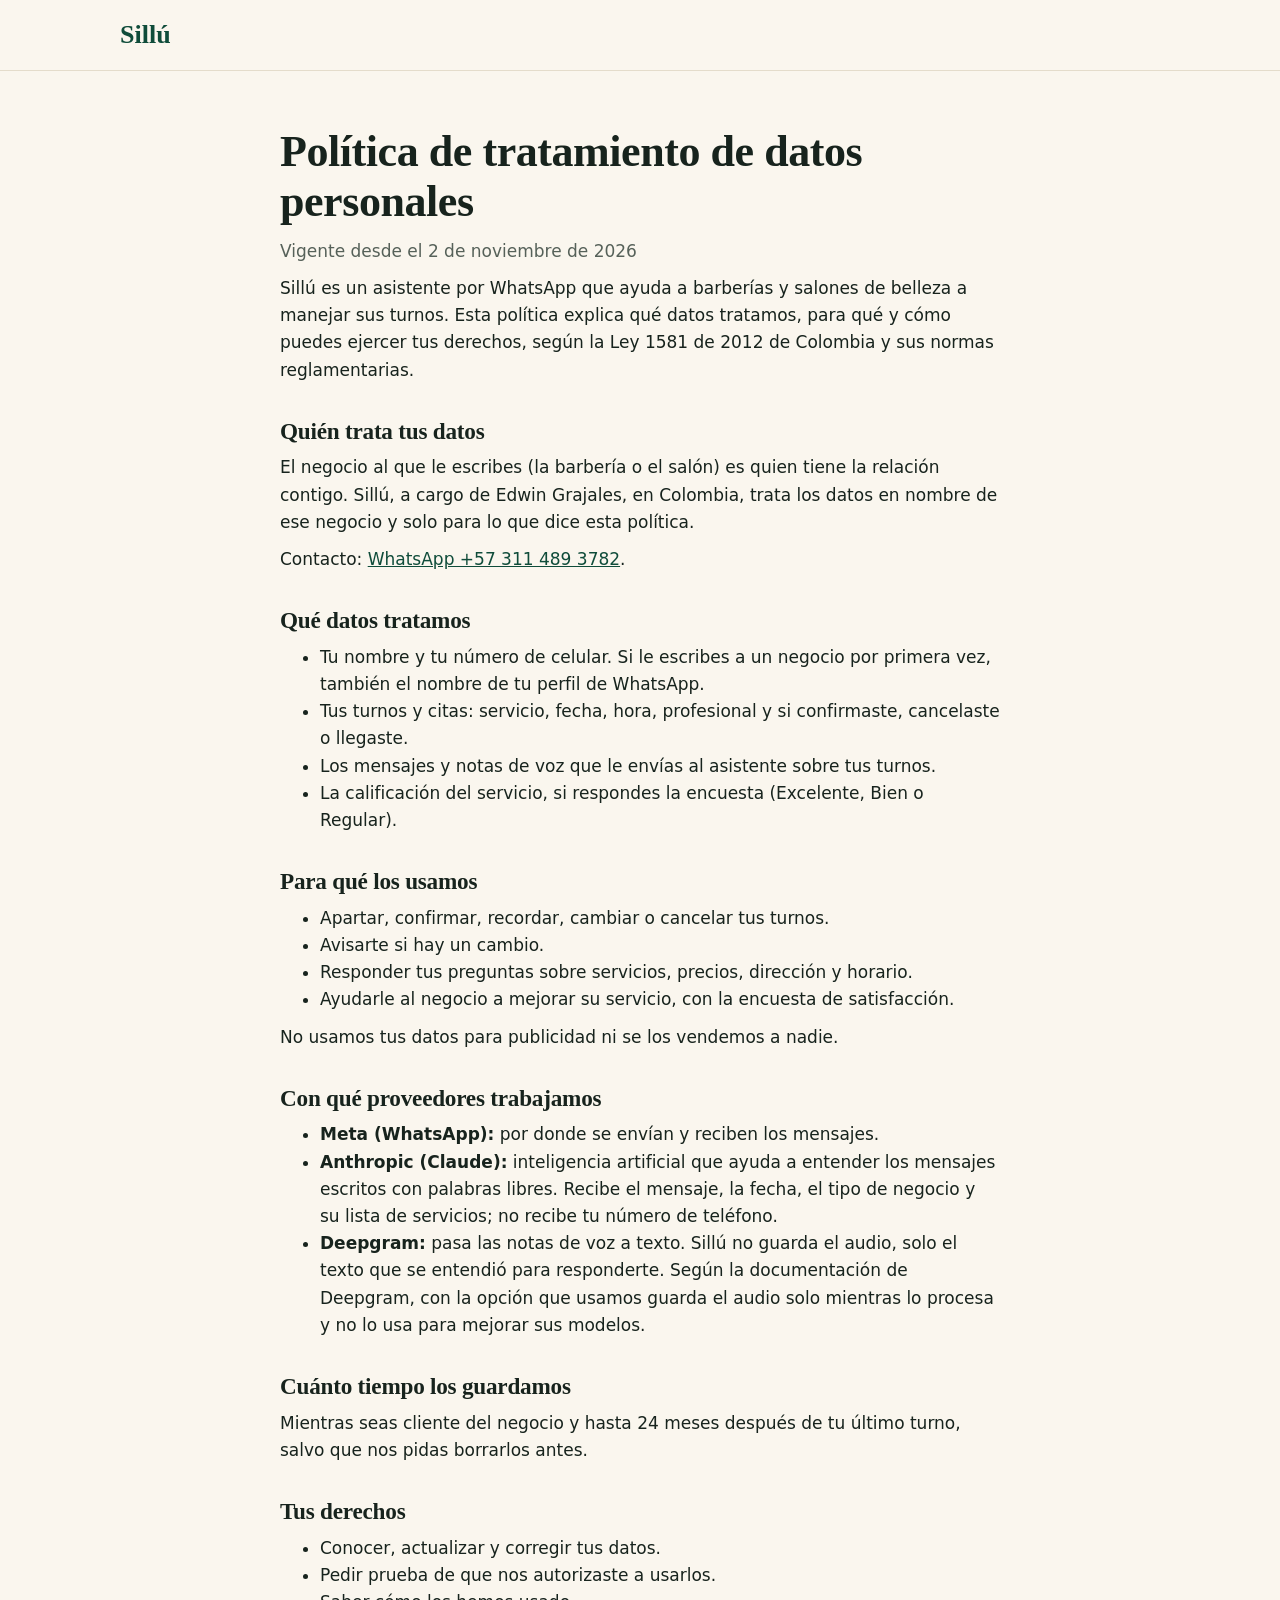
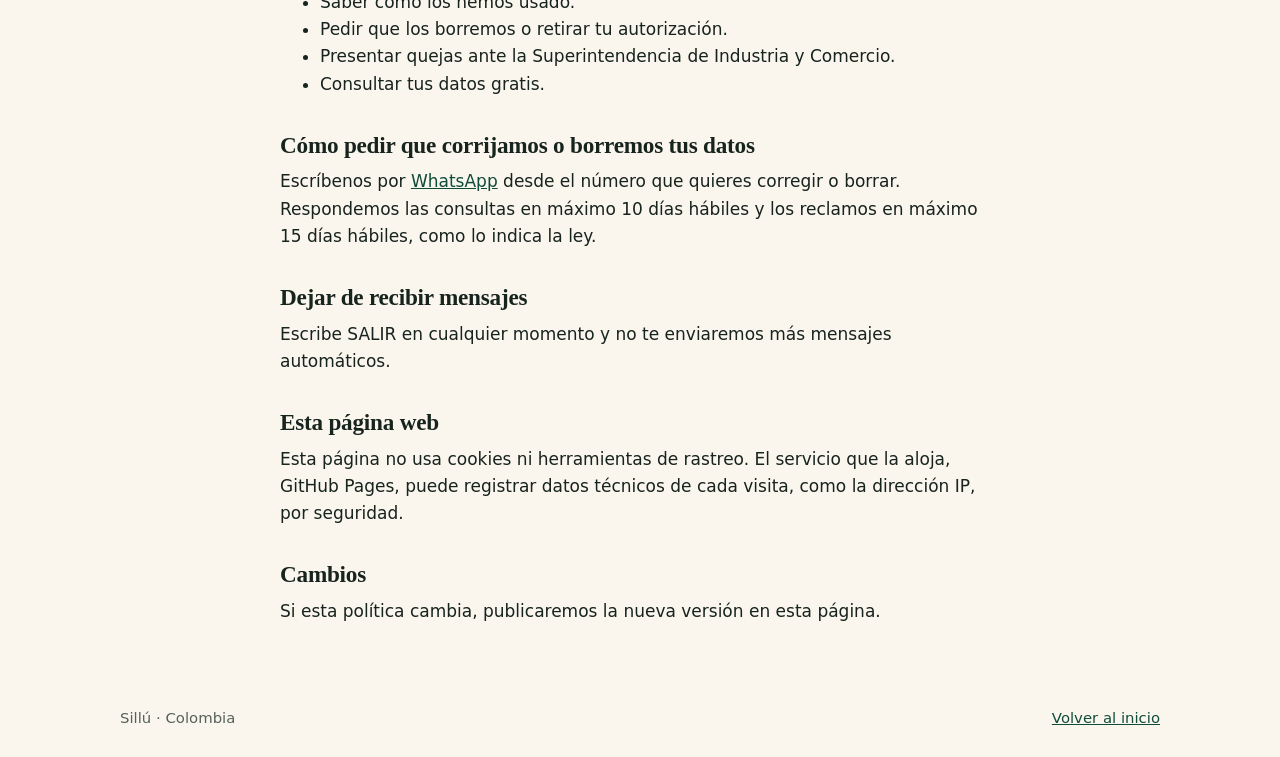
==== privacy.html @ ff0911bb "Página pública de Sillú y política de datos Co-Authored-By: Claude Opus 5.5 <noreply@anthropic.com>" ====
<!doctype html>
<html lang="es-CO">
<head>
  <meta charset="utf-8">
  <meta name="viewport" content="width=device-width, initial-scale=1">
  <title>Política de datos · Sillú</title>
  <meta name="description" content="Qué datos trata Sillú, para qué los usa y cómo pedir que los corrijan o los borren.">
  <link rel="icon" href="favicon.svg" type="image/svg+xml">
  <link rel="stylesheet" href="styles.css">
</head>
<!-- Texto base. Hay que revisarlo con un asesor antes de atender clientes reales: docs/10-legal-y-privacidad.md -->
<body>
  <header class="site-header">
    <div class="wrap">
      <a class="brand" href="./">Sillú</a>
    </div>
  </header>

  <main class="legal">
    <div class="wrap">
      <h1>Política de tratamiento de datos personales</h1>
      <p class="legal-date">Vigente desde el 2 de noviembre de 2026</p>

      <p>Sillú es un asistente por WhatsApp que ayuda a barberías y salones de belleza a manejar sus turnos. Esta política explica qué datos tratamos, para qué y cómo puedes ejercer tus derechos, según la Ley 1581 de 2012 de Colombia y sus normas reglamentarias.</p>

      <h2>Quién trata tus datos</h2>
      <p>El negocio al que le escribes (la barbería o el salón) es quien tiene la relación contigo. Sillú, a cargo de Edwin Grajales, en Colombia, trata los datos en nombre de ese negocio y solo para lo que dice esta política.</p>
      <p>Contacto: <a href="https://wa.me/573114893782">WhatsApp +57 311 489 3782</a>.</p>

      <h2>Qué datos tratamos</h2>
      <ul>
        <li>Tu nombre y tu número de celular. Si le escribes a un negocio por primera vez, también el nombre de tu perfil de WhatsApp.</li>
        <li>Tus turnos y citas: servicio, fecha, hora, profesional y si confirmaste, cancelaste o llegaste.</li>
        <li>Los mensajes y notas de voz que le envías al asistente sobre tus turnos.</li>
        <li>La calificación del servicio, si respondes la encuesta (Excelente, Bien o Regular).</li>
      </ul>

      <h2>Para qué los usamos</h2>
      <ul>
        <li>Apartar, confirmar, recordar, cambiar o cancelar tus turnos.</li>
        <li>Avisarte si hay un cambio.</li>
        <li>Responder tus preguntas sobre servicios, precios, dirección y horario.</li>
        <li>Ayudarle al negocio a mejorar su servicio, con la encuesta de satisfacción.</li>
      </ul>
      <p>No usamos tus datos para publicidad ni se los vendemos a nadie.</p>

      <h2>Con qué proveedores trabajamos</h2>
      <ul>
        <li><strong>Meta (WhatsApp):</strong> por donde se envían y reciben los mensajes.</li>
        <li><strong>Anthropic (Claude):</strong> inteligencia artificial que ayuda a entender los mensajes escritos con palabras libres. Recibe el mensaje, la fecha, el tipo de negocio y su lista de servicios; no recibe tu número de teléfono.</li>
        <li><strong>Deepgram:</strong> pasa las notas de voz a texto. Sillú no guarda el audio, solo el texto que se entendió para responderte. Según la documentación de Deepgram, con la opción que usamos guarda el audio solo mientras lo procesa y no lo usa para mejorar sus modelos.</li>
      </ul>

      <h2>Cuánto tiempo los guardamos</h2>
      <p>Mientras seas cliente del negocio y hasta 24 meses después de tu último turno, salvo que nos pidas borrarlos antes.</p>

      <h2>Tus derechos</h2>
      <ul>
        <li>Conocer, actualizar y corregir tus datos.</li>
        <li>Pedir prueba de que nos autorizaste a usarlos.</li>
        <li>Saber cómo los hemos usado.</li>
        <li>Pedir que los borremos o retirar tu autorización.</li>
        <li>Presentar quejas ante la Superintendencia de Industria y Comercio.</li>
        <li>Consultar tus datos gratis.</li>
      </ul>

      <h2>Cómo pedir que corrijamos o borremos tus datos</h2>
      <p>Escríbenos por <a href="https://wa.me/573114893782">WhatsApp</a> desde el número que quieres corregir o borrar. Respondemos las consultas en máximo 10 días hábiles y los reclamos en máximo 15 días hábiles, como lo indica la ley.</p>

      <h2>Dejar de recibir mensajes</h2>
      <p>Escribe SALIR en cualquier momento y no te enviaremos más mensajes automáticos.</p>

      <h2>Esta página web</h2>
      <p>Esta página no usa cookies ni herramientas de rastreo. El servicio que la aloja, GitHub Pages, puede registrar datos técnicos de cada visita, como la dirección IP, por seguridad.</p>

      <h2>Cambios</h2>
      <p>Si esta política cambia, publicaremos la nueva versión en esta página.</p>
    </div>
  </main>

  <footer class="site-footer">
    <div class="wrap">
      <span>Sillú · Colombia</span>
      <a href="./">Volver al inicio</a>
    </div>
  </footer>
</body>
</html>
---- styles.css ----
/* Página pública de Sillú (web/site). Sin fuentes ni servicios externos: carga rápido en cualquier celular y no rastrea a nadie. */

:root {
  color-scheme: light;
  --ink: #17231d;
  --muted: #566159;
  --paper: #faf6ee;
  --card: #fffdf8;
  --line: #e4dccb;
  --brand: #0f4c3a;
  --brand-dark: #0a3528;
  --accent: #e2a32d;
  --chat-bg: #efe7da;
  --chat-in: #ffffff;
  --chat-out: #d9f5c8;
  --chat-action: #0f7a5c;
  --radius: 16px;
  --display: "Iowan Old Style", "Palatino Linotype", Palatino, "Book Antiqua", Georgia, serif;
  --body: system-ui, -apple-system, "Segoe UI", Roboto, "Helvetica Neue", Arial, sans-serif;
}

* {
  box-sizing: border-box;
}

html {
  scroll-behavior: smooth;
}

body {
  margin: 0;
  background: var(--paper);
  color: var(--ink);
  font-family: var(--body);
  font-size: 1.0625rem;
  line-height: 1.6;
}

a {
  color: var(--brand);
}

h1,
h2,
h3 {
  font-family: var(--display);
  line-height: 1.15;
  margin: 0;
  letter-spacing: -0.01em;
}

h2 {
  font-size: clamp(1.75rem, 4.5vw, 2.5rem);
}

h3 {
  font-size: 1.25rem;
}

p {
  margin: 0;
}

.wrap {
  width: min(1080px, 100%);
  margin-inline: auto;
  padding-inline: 20px;
}

/* ---------- Encabezado ---------- */

.site-header {
  border-bottom: 1px solid var(--line);
}

.site-header .wrap {
  display: flex;
  align-items: center;
  justify-content: space-between;
  gap: 16px;
  padding-block: 14px;
}

.brand {
  font-family: var(--display);
  font-size: 1.625rem;
  font-weight: 700;
  color: var(--brand);
  text-decoration: none;
}

.site-nav {
  display: flex;
  align-items: center;
  gap: 20px;
  font-size: 0.975rem;
}

.site-nav a:not(.button) {
  color: var(--ink);
  text-decoration: none;
}

.site-nav a:not(.button):hover {
  text-decoration: underline;
}

.button {
  display: inline-block;
  padding: 13px 22px;
  border-radius: 999px;
  background: var(--brand);
  color: #fff;
  font-weight: 600;
  text-decoration: none;
  text-align: center;
  transition: background 0.15s ease;
}

.button:hover {
  background: var(--brand-dark);
}

.button:focus-visible,
a:focus-visible {
  outline: 3px solid var(--accent);
  outline-offset: 2px;
}

.button-small {
  padding: 8px 16px;
  font-size: 0.95rem;
}

/* ---------- Portada ---------- */

.hero {
  padding-block: clamp(36px, 7vw, 76px);
}

.hero .wrap {
  display: grid;
  gap: 40px;
  align-items: center;
}

.hero-kicker {
  font-weight: 600;
  color: var(--brand);
  margin-bottom: 14px;
}

.hero h1 {
  font-size: clamp(2.25rem, 6.4vw, 3.75rem);
}

.hero-lead {
  margin-top: 20px;
  font-size: 1.1875rem;
  color: var(--muted);
  max-width: 34em;
}

.hero-actions {
  margin-top: 28px;
  display: flex;
  flex-wrap: wrap;
  align-items: center;
  gap: 12px 18px;
}

/* ---------- Conversación de ejemplo ---------- */

.chat {
  width: min(390px, 100%);
  margin-inline: auto;
  border-radius: 26px;
  border: 7px solid var(--ink);
  background: var(--chat-bg);
  overflow: hidden;
  box-shadow: 0 18px 40px rgb(23 35 29 / 18%);
}

.chat-title {
  background: var(--brand);
  color: #fff;
  padding: 11px 16px;
  font-weight: 600;
  font-size: 0.95rem;
}

.chat-title small {
  display: block;
  font-weight: 400;
  opacity: 0.8;
  font-size: 0.78rem;
}

.chat-body {
  display: flex;
  flex-direction: column;
  gap: 8px;
  padding: 14px 12px 16px;
  font-size: 0.92rem;
  line-height: 1.4;
}

.bubble {
  max-width: 86%;
  padding: 8px 11px;
  border-radius: 12px;
  background: var(--chat-in);
  align-self: flex-start;
  box-shadow: 0 1px 1px rgb(23 35 29 / 10%);
}

.bubble.out {
  background: var(--chat-out);
  align-self: flex-end;
}

.bubble-actions {
  display: flex;
  flex-direction: column;
  gap: 1px;
  margin: 8px -11px -8px;
  border-top: 1px solid #ece6da;
}

.bubble-actions span {
  padding: 7px 11px;
  text-align: center;
  color: var(--chat-action);
  font-weight: 600;
  font-size: 0.88rem;
}

.bubble-actions span + span {
  border-top: 1px solid #ece6da;
}

.chat-time {
  align-self: center;
  background: rgb(255 255 255 / 75%);
  color: var(--muted);
  font-size: 0.75rem;
  border-radius: 8px;
  padding: 2px 10px;
}

.chat-note {
  text-align: center;
  color: var(--muted);
  font-size: 0.85rem;
  margin-top: 12px;
}

/* ---------- Secciones ---------- */

section {
  padding-block: clamp(40px, 7vw, 72px);
}

.section-alt {
  background: var(--card);
  border-block: 1px solid var(--line);
}

.section-lead {
  margin-top: 12px;
  color: var(--muted);
  max-width: 40em;
}

.two-sides {
  margin-top: 28px;
  display: grid;
  gap: 18px;
}

.side {
  padding: 22px;
  border-radius: var(--radius);
  background: var(--paper);
  border: 1px solid var(--line);
}

.side p {
  margin-top: 8px;
}

/* Pasos: una línea de tiempo, en el orden en que pasan */
.steps {
  list-style: none;
  counter-reset: step;
  margin: 30px 0 0;
  padding: 0;
  display: grid;
  gap: 22px;
}

.steps li {
  counter-increment: step;
  position: relative;
  padding-left: 56px;
}

.steps li::before {
  content: counter(step);
  position: absolute;
  left: 0;
  top: 0;
  width: 40px;
  height: 40px;
  border-radius: 50%;
  display: grid;
  place-items: center;
  background: var(--accent);
  color: var(--ink);
  font-family: var(--display);
  font-weight: 700;
  font-size: 1.15rem;
}

.steps p {
  margin-top: 4px;
  color: var(--muted);
}

/* Lo que escribe el profesional y lo que hace el asistente */
.commands {
  margin-top: 28px;
  display: grid;
  gap: 12px;
}

.command {
  display: grid;
  gap: 8px;
  padding: 14px 16px;
  background: var(--paper);
  border: 1px solid var(--line);
  border-radius: var(--radius);
}

.command q {
  quotes: none;
  justify-self: start;
  background: var(--chat-out);
  border-radius: 10px;
  padding: 5px 11px;
  font-weight: 600;
  font-size: 0.97rem;
}

.command span {
  color: var(--muted);
  font-size: 0.98rem;
}

.includes {
  margin: 26px 0 0;
  padding: 0;
  list-style: none;
  display: grid;
  gap: 18px;
}

.includes p {
  margin-top: 4px;
  color: var(--muted);
}

/* ---------- Precio ---------- */

.prices {
  margin-top: 28px;
  display: grid;
  gap: 18px;
}

.price {
  padding: 24px;
  background: var(--card);
  border: 1px solid var(--line);
  border-radius: var(--radius);
}

.price h3 {
  font-family: var(--body);
  font-size: 1rem;
  font-weight: 600;
  color: var(--muted);
  letter-spacing: 0;
}

.price-value {
  font-family: var(--display);
  font-size: 2.25rem;
  font-weight: 700;
  line-height: 1.2;
  margin-top: 6px;
}

.price p:last-child {
  margin-top: 8px;
  color: var(--muted);
}

.price-notes {
  margin: 22px 0 0;
  padding-left: 20px;
  color: var(--muted);
}

/* ---------- Preguntas ---------- */

.faq {
  margin-top: 24px;
  max-width: 46em;
}

.faq details {
  border-bottom: 1px solid var(--line);
  padding-block: 14px;
}

.faq summary {
  cursor: pointer;
  font-weight: 600;
}

.faq details p {
  margin-top: 8px;
  color: var(--muted);
}

/* ---------- Cierre y pie ---------- */

.closing {
  background: var(--brand);
  color: #fff;
  text-align: center;
}

.closing p {
  margin: 12px auto 0;
  max-width: 34em;
  opacity: 0.9;
}

.closing .button {
  margin-top: 24px;
  background: var(--accent);
  color: var(--ink);
}

.closing .button:hover {
  background: #eeb54a;
}

.site-footer {
  padding-block: 26px;
  font-size: 0.93rem;
  color: var(--muted);
}

.site-footer .wrap {
  display: flex;
  flex-wrap: wrap;
  justify-content: space-between;
  gap: 8px 24px;
}

/* ---------- Política de datos ---------- */

.legal {
  padding-block: clamp(32px, 6vw, 56px);
}

.legal .wrap {
  max-width: 760px;
}

.legal h1 {
  font-size: clamp(2rem, 5.5vw, 2.75rem);
}

.legal h2 {
  font-size: 1.45rem;
  margin-top: 34px;
}

.legal p,
.legal ul {
  margin: 10px 0 0;
}

.legal-date {
  color: var(--muted);
  margin-top: 10px;
}

/* ---------- Pantallas más grandes ---------- */

@media (min-width: 760px) {
  .two-sides,
  .prices {
    grid-template-columns: 1fr 1fr;
  }

  .commands,
  .includes {
    grid-template-columns: 1fr 1fr;
  }
}

@media (min-width: 920px) {
  .hero .wrap {
    grid-template-columns: 1.25fr 1fr;
    gap: 56px;
  }

  .steps {
    grid-template-columns: repeat(4, 1fr);
  }

  .steps li {
    padding-left: 0;
    padding-top: 54px;
  }
}

@media (max-width: 559px) {
  .site-nav a:not(.button) {
    display: none;
  }
}

@media (prefers-reduced-motion: reduce) {
  html {
    scroll-behavior: auto;
  }
}
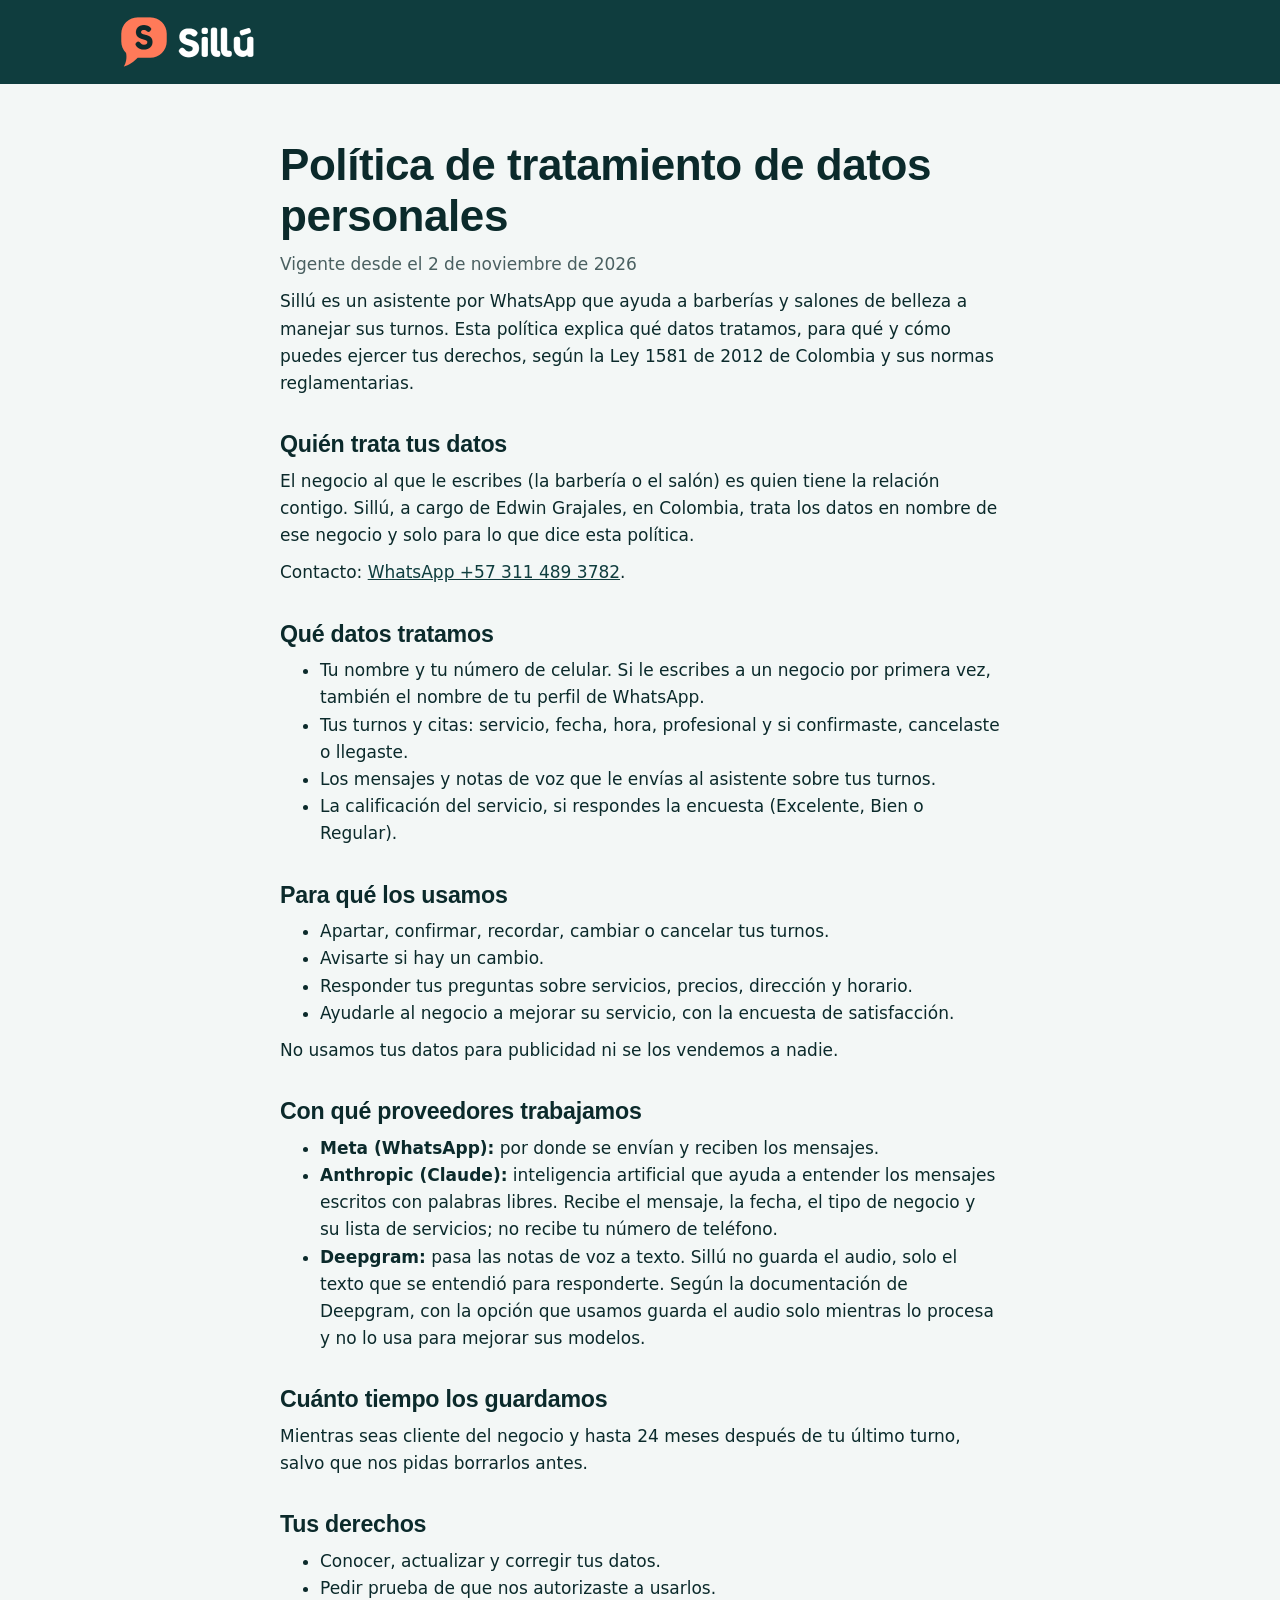
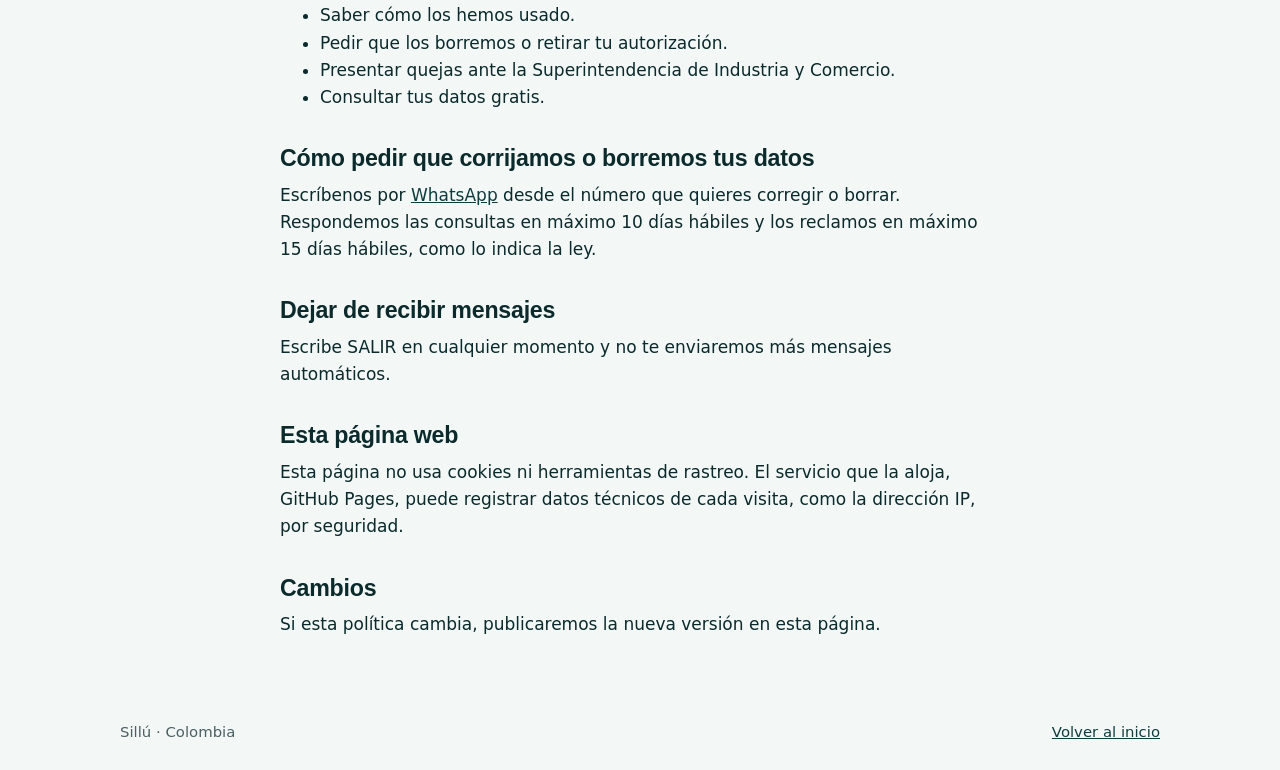
==== commit b7125bf7: "Logo y colores de la marca Sillú Co-Authored-By: Claude Opus 5.5 <noreply@anthropic.com>" ====
--- a/privacy.html
+++ b/privacy.html
@@ -5,14 +5,14 @@
   <meta name="viewport" content="width=device-width, initial-scale=1">
   <title>Política de datos · Sillú</title>
   <meta name="description" content="Qué datos trata Sillú, para qué los usa y cómo pedir que los corrijan o los borren.">
-  <link rel="icon" href="favicon.svg" type="image/svg+xml">
+  <link rel="icon" href="favicon.png" type="image/png">
   <link rel="stylesheet" href="styles.css">
 </head>
 <!-- Texto base. Hay que revisarlo con un asesor antes de atender clientes reales: docs/10-legal-y-privacidad.md -->
 <body>
   <header class="site-header">
     <div class="wrap">
-      <a class="brand" href="./">Sillú</a>
+      <a class="brand" href="./"><img src="logo.png" alt="Sillú" width="156" height="56"></a>
     </div>
   </header>
 
--- a/styles.css
+++ b/styles.css
@@ -2,20 +2,23 @@
 
 :root {
   color-scheme: light;
-  --ink: #17231d;
-  --muted: #566159;
-  --paper: #faf6ee;
-  --card: #fffdf8;
-  --line: #e4dccb;
-  --brand: #0f4c3a;
-  --brand-dark: #0a3528;
-  --accent: #e2a32d;
-  --chat-bg: #efe7da;
+  /* Los colores del logo y la página de Facebook (D36) */
+  --ink: #0b2a2b;
+  --muted: #4a6061;
+  --paper: #f3f7f6;
+  --card: #ffffff;
+  --line: #d5e3e0;
+  --brand: #0f3d3e;
+  --brand-dark: #0a2c2d;
+  --accent: #ff7a59;
+  --accent-light: #ff9a80;
+  --on-brand: #d6e8e5;
+  --chat-bg: #e4eeeb;
   --chat-in: #ffffff;
-  --chat-out: #d9f5c8;
-  --chat-action: #0f7a5c;
+  --chat-out: #ffe0d6;
+  --chat-action: #0f3d3e;
   --radius: 16px;
-  --display: "Iowan Old Style", "Palatino Linotype", Palatino, "Book Antiqua", Georgia, serif;
+  --display: ui-rounded, "SF Pro Rounded", "Segoe UI", Roboto, "Helvetica Neue", Arial, sans-serif;
   --body: system-ui, -apple-system, "Segoe UI", Roboto, "Helvetica Neue", Arial, sans-serif;
 }
 
@@ -70,7 +73,7 @@
 /* ---------- Encabezado ---------- */
 
 .site-header {
-  border-bottom: 1px solid var(--line);
+  background: var(--brand);
 }
 
 .site-header .wrap {
@@ -81,12 +84,9 @@
   padding-block: 14px;
 }
 
-.brand {
-  font-family: var(--display);
-  font-size: 1.625rem;
-  font-weight: 700;
-  color: var(--brand);
-  text-decoration: none;
+.brand,
+.brand img {
+  display: block;
 }
 
 .site-nav {
@@ -97,7 +97,7 @@
 }
 
 .site-nav a:not(.button) {
-  color: var(--ink);
+  color: #fff;
   text-decoration: none;
 }
 
@@ -109,8 +109,8 @@
   display: inline-block;
   padding: 13px 22px;
   border-radius: 999px;
-  background: var(--brand);
-  color: #fff;
+  background: var(--accent);
+  color: var(--ink);
   font-weight: 600;
   text-decoration: none;
   text-align: center;
@@ -118,13 +118,14 @@
 }
 
 .button:hover {
-  background: var(--brand-dark);
+  background: var(--accent-light);
 }
 
 .button:focus-visible,
 a:focus-visible {
   outline: 3px solid var(--accent);
   outline-offset: 2px;
+  box-shadow: 0 0 0 2px var(--ink);
 }
 
 .button-small {
@@ -136,6 +137,8 @@
 
 .hero {
   padding-block: clamp(36px, 7vw, 76px);
+  background: var(--brand);
+  color: #fff;
 }
 
 .hero .wrap {
@@ -146,7 +149,7 @@
 
 .hero-kicker {
   font-weight: 600;
-  color: var(--brand);
+  color: var(--accent-light);
   margin-bottom: 14px;
 }
 
@@ -157,7 +160,7 @@
 .hero-lead {
   margin-top: 20px;
   font-size: 1.1875rem;
-  color: var(--muted);
+  color: var(--on-brand);
   max-width: 34em;
 }
 
@@ -169,20 +172,25 @@
   gap: 12px 18px;
 }
 
+.hero-actions a:not(.button) {
+  color: #fff;
+}
+
 /* ---------- Conversación de ejemplo ---------- */
 
 .chat {
   width: min(390px, 100%);
   margin-inline: auto;
   border-radius: 26px;
-  border: 7px solid var(--ink);
+  border: 7px solid var(--brand-dark);
   background: var(--chat-bg);
+  color: var(--ink);
   overflow: hidden;
-  box-shadow: 0 18px 40px rgb(23 35 29 / 18%);
+  box-shadow: 0 18px 40px rgb(0 0 0 / 28%);
 }
 
 .chat-title {
-  background: var(--brand);
+  background: var(--brand-dark);
   color: #fff;
   padding: 11px 16px;
   font-weight: 600;
@@ -211,7 +219,7 @@
   border-radius: 12px;
   background: var(--chat-in);
   align-self: flex-start;
-  box-shadow: 0 1px 1px rgb(23 35 29 / 10%);
+  box-shadow: 0 1px 1px rgb(11 42 43 / 10%);
 }
 
 .bubble.out {
@@ -224,19 +232,19 @@
   flex-direction: column;
   gap: 1px;
   margin: 8px -11px -8px;
-  border-top: 1px solid #ece6da;
+  border-top: 1px solid #e0e9e6;
+  background: #e0e9e6;
+  border-radius: 0 0 12px 12px;
+  overflow: hidden;
 }
 
 .bubble-actions span {
   padding: 7px 11px;
+  background: var(--chat-in);
   text-align: center;
   color: var(--chat-action);
   font-weight: 600;
   font-size: 0.88rem;
-}
-
-.bubble-actions span + span {
-  border-top: 1px solid #ece6da;
 }
 
 .chat-time {
@@ -250,7 +258,7 @@
 
 .chat-note {
   text-align: center;
-  color: var(--muted);
+  color: var(--on-brand);
   font-size: 0.85rem;
   margin-top: 12px;
 }
@@ -430,7 +438,7 @@
   font-weight: 600;
 }
 
-.faq details p {
+.faq p {
   margin-top: 8px;
   color: var(--muted);
 }
@@ -446,17 +454,11 @@
 .closing p {
   margin: 12px auto 0;
   max-width: 34em;
-  opacity: 0.9;
+  color: var(--on-brand);
 }
 
 .closing .button {
   margin-top: 24px;
-  background: var(--accent);
-  color: var(--ink);
-}
-
-.closing .button:hover {
-  background: #eeb54a;
 }
 
 .site-footer {
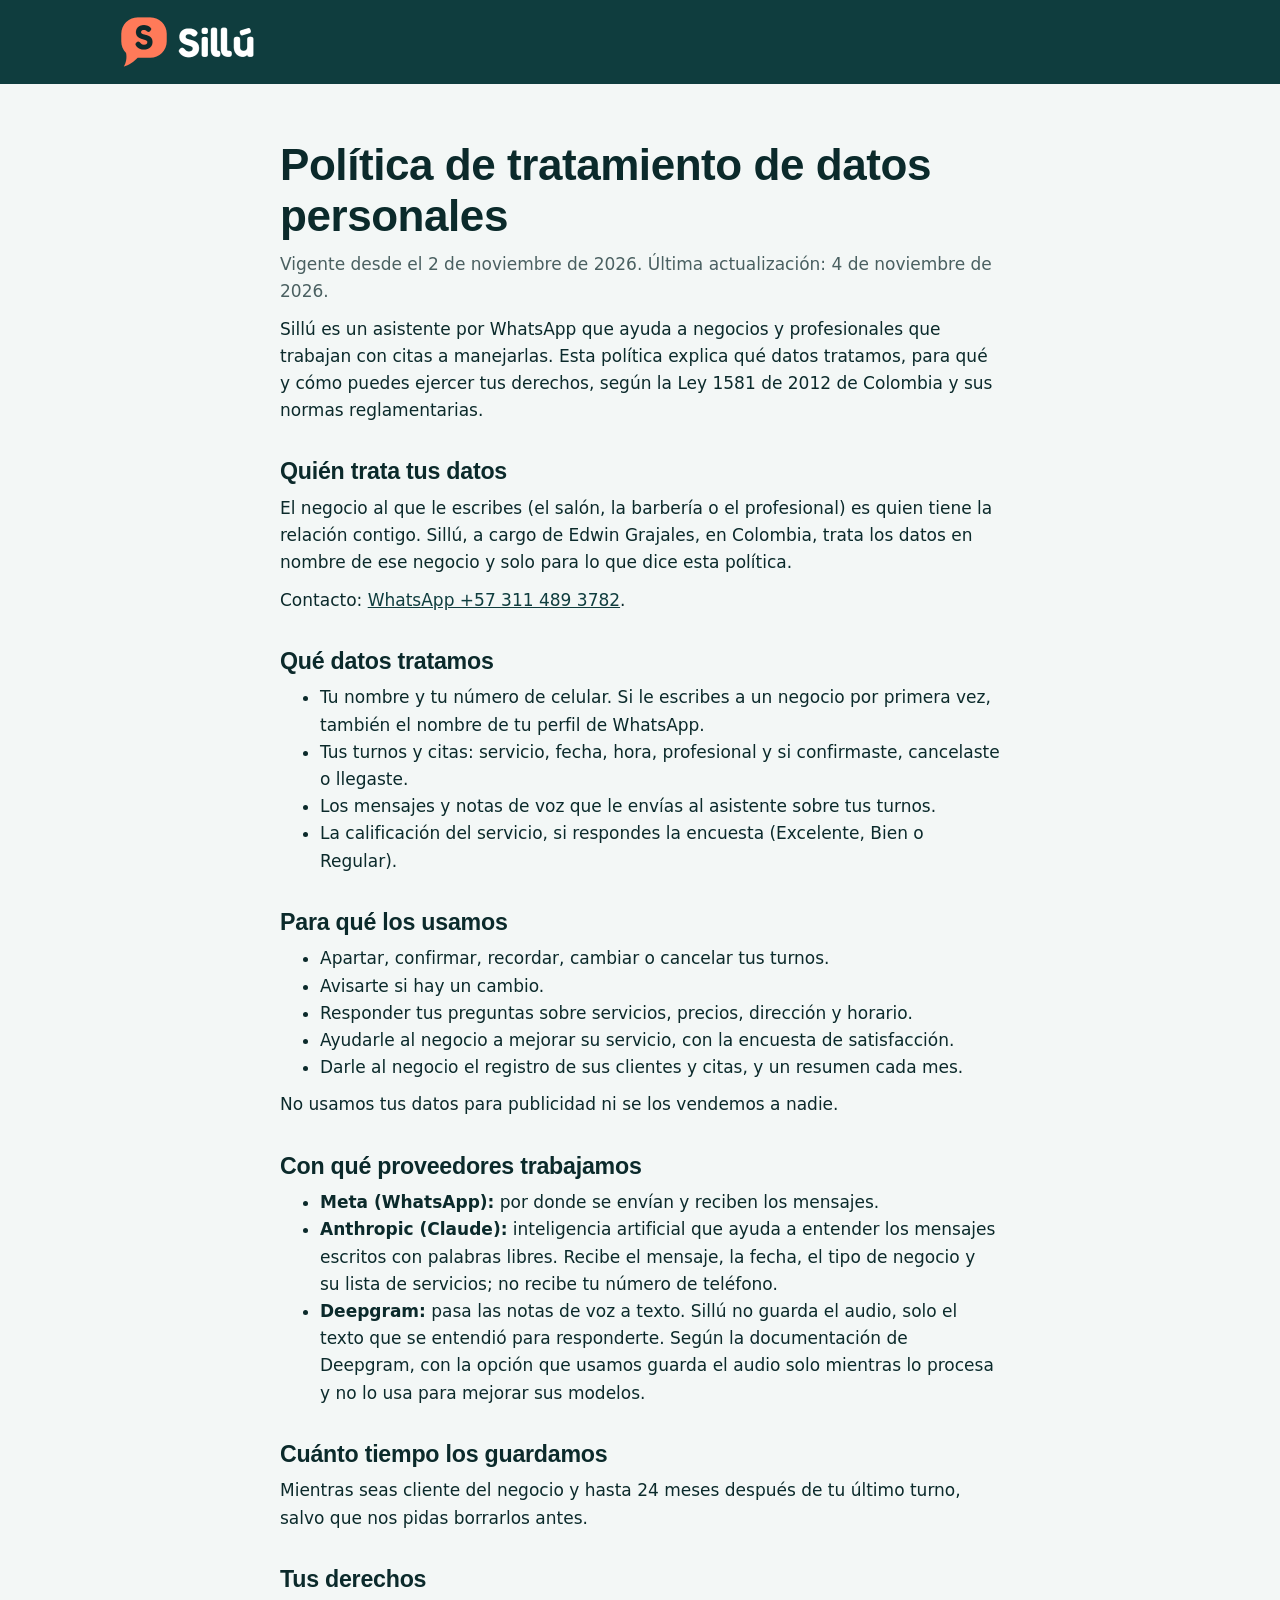
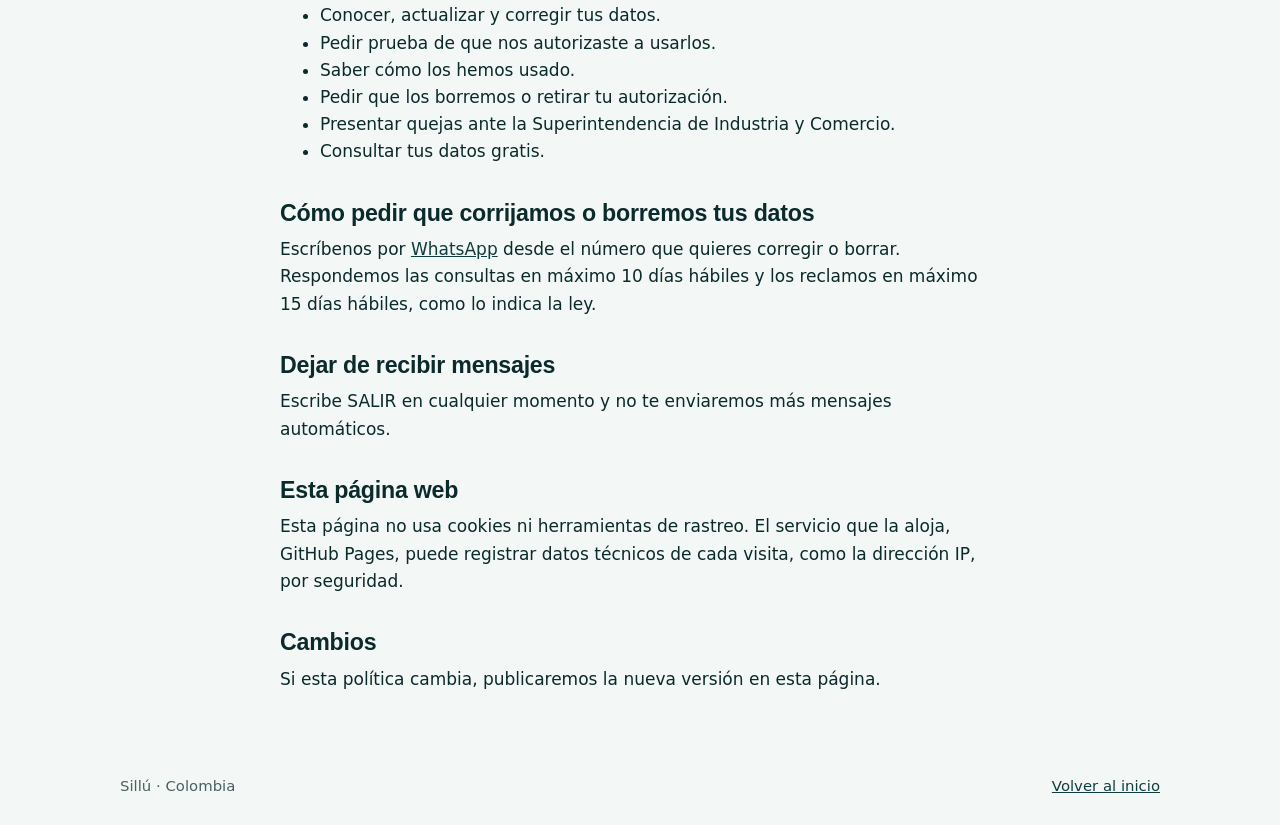
==== commit ff2792bb: "Página para negocios con citas: todo lo que recibe y regla de cierre Co-Authored-By: Claude Opus 5.5" ====
--- a/privacy.html
+++ b/privacy.html
@@ -19,12 +19,12 @@
   <main class="legal">
     <div class="wrap">
       <h1>Política de tratamiento de datos personales</h1>
-      <p class="legal-date">Vigente desde el 2 de noviembre de 2026</p>
+      <p class="legal-date">Vigente desde el 2 de noviembre de 2026. Última actualización: 4 de noviembre de 2026.</p>
 
-      <p>Sillú es un asistente por WhatsApp que ayuda a barberías y salones de belleza a manejar sus turnos. Esta política explica qué datos tratamos, para qué y cómo puedes ejercer tus derechos, según la Ley 1581 de 2012 de Colombia y sus normas reglamentarias.</p>
+      <p>Sillú es un asistente por WhatsApp que ayuda a negocios y profesionales que trabajan con citas a manejarlas. Esta política explica qué datos tratamos, para qué y cómo puedes ejercer tus derechos, según la Ley 1581 de 2012 de Colombia y sus normas reglamentarias.</p>
 
       <h2>Quién trata tus datos</h2>
-      <p>El negocio al que le escribes (la barbería o el salón) es quien tiene la relación contigo. Sillú, a cargo de Edwin Grajales, en Colombia, trata los datos en nombre de ese negocio y solo para lo que dice esta política.</p>
+      <p>El negocio al que le escribes (el salón, la barbería o el profesional) es quien tiene la relación contigo. Sillú, a cargo de Edwin Grajales, en Colombia, trata los datos en nombre de ese negocio y solo para lo que dice esta política.</p>
       <p>Contacto: <a href="https://wa.me/573114893782">WhatsApp +57 311 489 3782</a>.</p>
 
       <h2>Qué datos tratamos</h2>
@@ -41,6 +41,7 @@
         <li>Avisarte si hay un cambio.</li>
         <li>Responder tus preguntas sobre servicios, precios, dirección y horario.</li>
         <li>Ayudarle al negocio a mejorar su servicio, con la encuesta de satisfacción.</li>
+        <li>Darle al negocio el registro de sus clientes y citas, y un resumen cada mes.</li>
       </ul>
       <p>No usamos tus datos para publicidad ni se los vendemos a nadie.</p>
 
--- a/styles.css
+++ b/styles.css
@@ -280,21 +280,53 @@
   max-width: 40em;
 }
 
-.two-sides {
-  margin-top: 28px;
-  display: grid;
-  gap: 18px;
-}
-
-.side {
-  padding: 22px;
+/* Lo que le pasa hoy al negocio */
+.pains {
+  list-style: none;
+  margin: 28px 0 0;
+  padding: 0;
+  display: grid;
+  gap: 16px;
+}
+
+.pains li {
+  padding: 20px 22px;
   border-radius: var(--radius);
   background: var(--paper);
   border: 1px solid var(--line);
-}
-
-.side p {
-  margin-top: 8px;
+  font-size: 1.125rem;
+  line-height: 1.45;
+}
+
+.pains-close {
+  margin-top: 24px;
+  max-width: 34em;
+  font-family: var(--display);
+  font-size: 1.375rem;
+  font-weight: 700;
+  line-height: 1.3;
+}
+
+/* Tipos de negocio */
+.who {
+  list-style: none;
+  margin: 24px 0 0;
+  padding: 0;
+  display: flex;
+  flex-wrap: wrap;
+  gap: 10px;
+}
+
+.who li {
+  padding: 10px 18px;
+  border-radius: 999px;
+  background: var(--brand);
+  color: #fff;
+  font-weight: 600;
+}
+
+.who + .section-lead {
+  margin-top: 20px;
 }
 
 /* Pasos: una línea de tiempo, en el orden en que pasan */
@@ -366,17 +398,68 @@
   font-size: 0.98rem;
 }
 
-.includes {
-  margin: 26px 0 0;
+/* Todo lo que recibe el negocio */
+.offer {
+  margin-top: 28px;
+  display: grid;
+  gap: 18px;
+}
+
+.offer-group {
+  padding: 24px;
+  background: var(--paper);
+  border: 1px solid var(--line);
+  border-radius: var(--radius);
+}
+
+.offer-group ul {
+  list-style: none;
+  margin: 12px 0 0;
   padding: 0;
-  list-style: none;
-  display: grid;
-  gap: 18px;
-}
-
-.includes p {
-  margin-top: 4px;
-  color: var(--muted);
+  display: grid;
+  gap: 10px;
+}
+
+.offer-group li {
+  position: relative;
+  padding-left: 28px;
+  line-height: 1.45;
+}
+
+.offer-group li::before {
+  content: "✓";
+  position: absolute;
+  left: 0;
+  top: 0;
+  color: #b8401f;
+  font-weight: 700;
+}
+
+.offer-extra {
+  background: var(--brand);
+  border-color: var(--brand);
+  color: #fff;
+}
+
+.offer-extra li::before {
+  color: var(--accent-light);
+}
+
+.offer-tag {
+  display: inline-block;
+  margin-bottom: 10px;
+  padding: 3px 12px;
+  border-radius: 999px;
+  background: var(--accent);
+  color: var(--ink);
+  font-size: 0.875rem;
+  font-weight: 600;
+}
+
+.offer-note {
+  margin-top: 14px;
+  color: var(--on-brand);
+  font-size: 0.95rem;
 }
 
 /* ---------- Precio ---------- */
@@ -415,6 +498,17 @@
   color: var(--muted);
 }
 
+.price-math {
+  margin-top: 18px;
+  padding: 22px 24px;
+  border-radius: var(--radius);
+  background: var(--chat-out);
+}
+
+.price-math p {
+  margin-top: 6px;
+}
+
 .price-notes {
   margin: 22px 0 0;
   padding-left: 20px;
@@ -457,8 +551,18 @@
   color: var(--on-brand);
 }
 
+.closing h2 {
+  max-width: 22em;
+  margin-inline: auto;
+}
+
 .closing .button {
   margin-top: 24px;
+}
+
+.closing .closing-note {
+  margin-top: 14px;
+  font-size: 0.95rem;
 }
 
 .site-footer {
@@ -506,14 +610,15 @@
 /* ---------- Pantallas más grandes ---------- */
 
 @media (min-width: 760px) {
-  .two-sides,
-  .prices {
+  .pains,
+  .prices,
+  .commands,
+  .offer {
     grid-template-columns: 1fr 1fr;
   }
 
-  .commands,
-  .includes {
-    grid-template-columns: 1fr 1fr;
+  .offer-extra {
+    grid-column: 1 / -1;
   }
 }
 
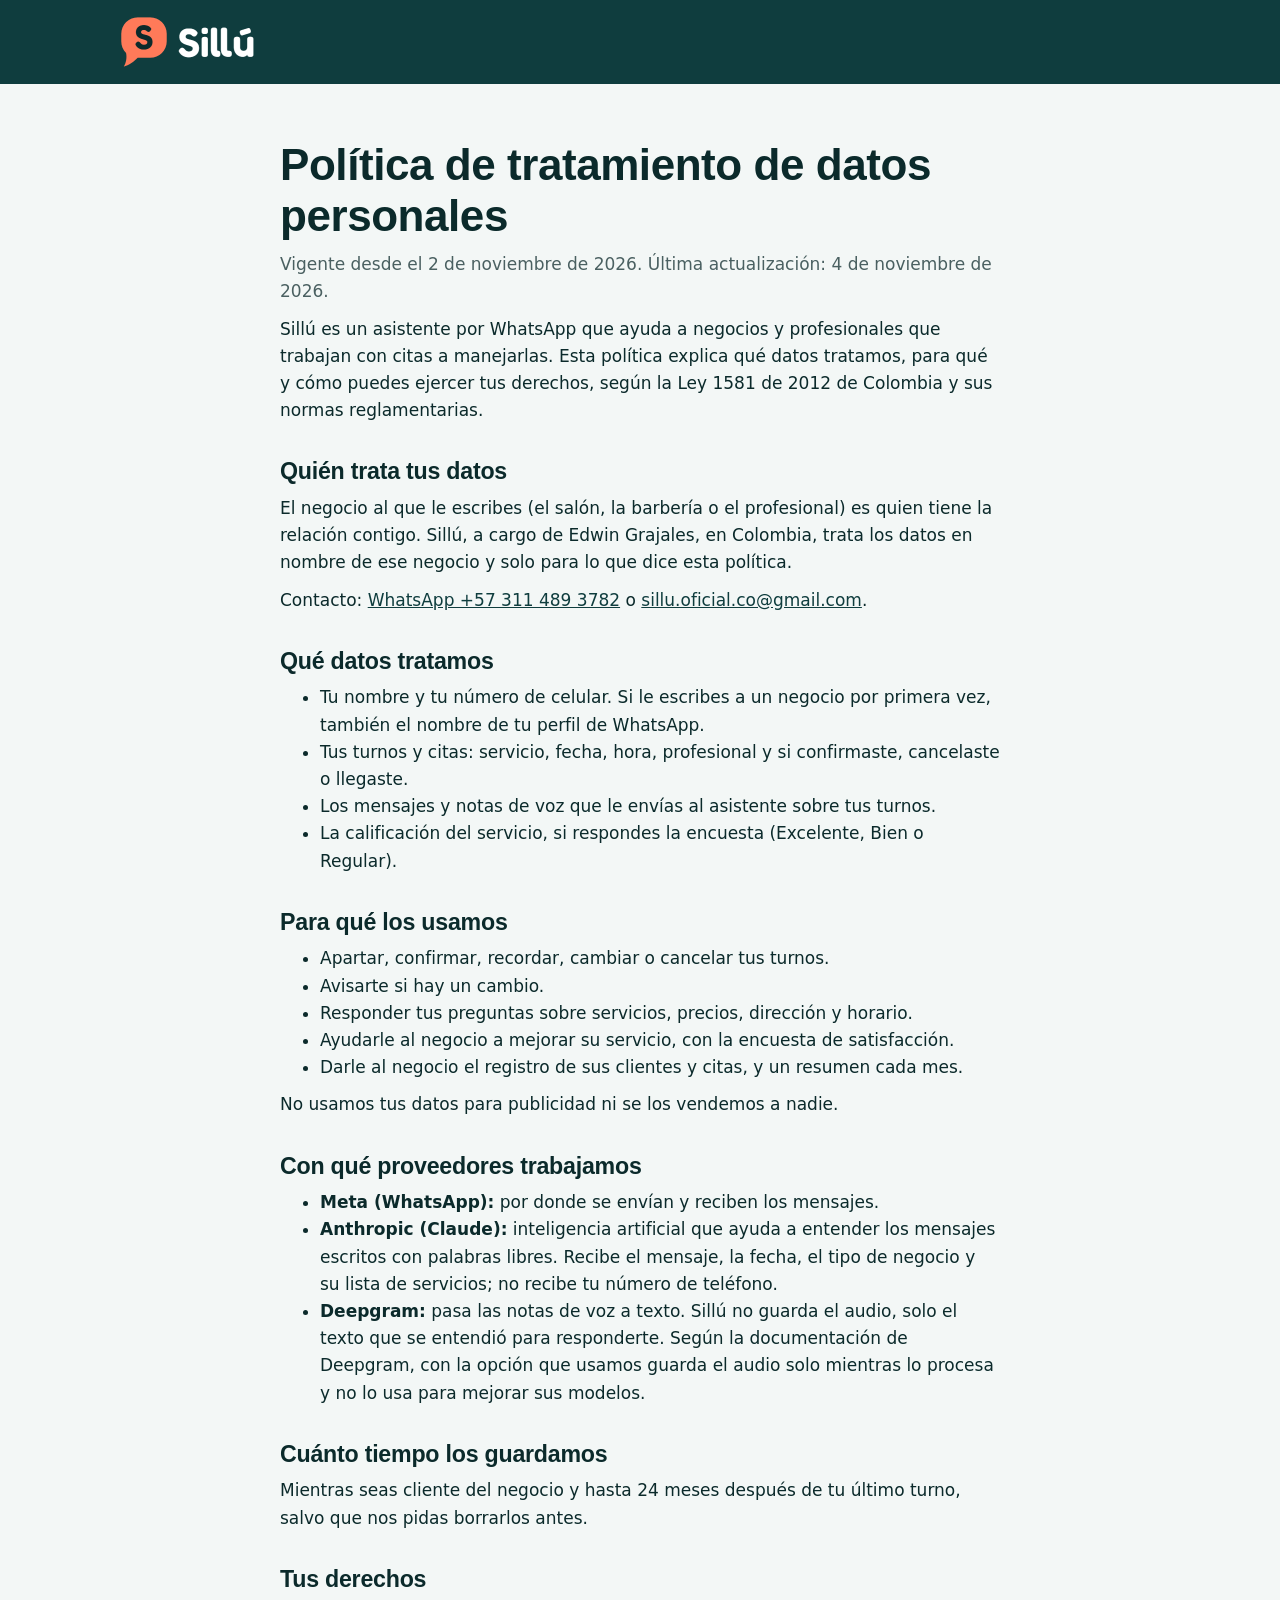
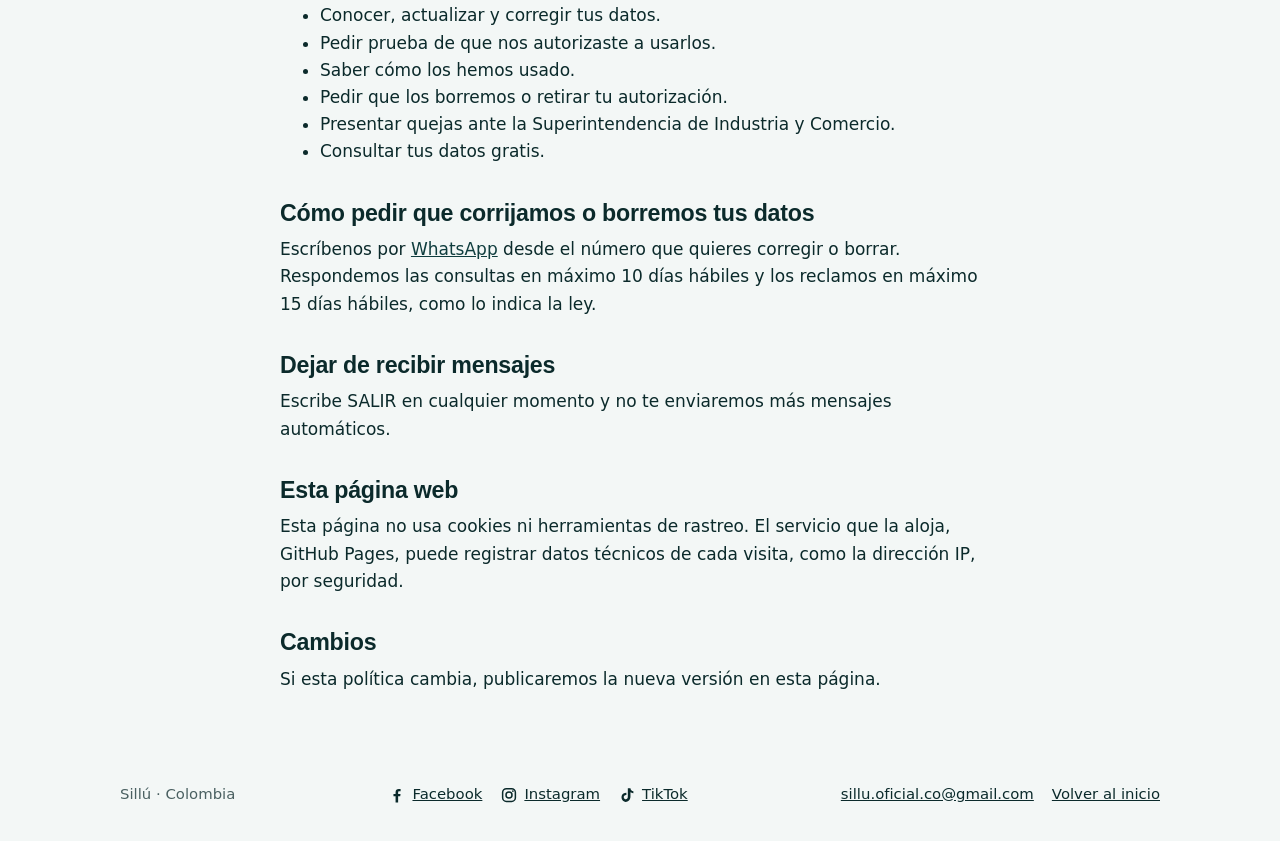
==== commit 722dfc6b: "Correo y redes sociales de Sillú en el pie de la página" ====
--- a/privacy.html
+++ b/privacy.html
@@ -25,7 +25,7 @@
 
       <h2>Quién trata tus datos</h2>
       <p>El negocio al que le escribes (el salón, la barbería o el profesional) es quien tiene la relación contigo. Sillú, a cargo de Edwin Grajales, en Colombia, trata los datos en nombre de ese negocio y solo para lo que dice esta política.</p>
-      <p>Contacto: <a href="https://wa.me/573114893782">WhatsApp +57 311 489 3782</a>.</p>
+      <p>Contacto: <a href="https://wa.me/573114893782">WhatsApp +57 311 489 3782</a> o <a href="mailto:sillu.oficial.co@gmail.com">sillu.oficial.co@gmail.com</a>.</p>
 
       <h2>Qué datos tratamos</h2>
       <ul>
@@ -82,7 +82,24 @@
   <footer class="site-footer">
     <div class="wrap">
       <span>Sillú · Colombia</span>
-      <a href="./">Volver al inicio</a>
+      <nav class="footer-social" aria-label="Redes sociales de Sillú">
+        <a href="https://www.facebook.com/sillu.co" target="_blank" rel="noopener">
+          <svg viewBox="0 0 24 24" aria-hidden="true"><path fill="currentColor" d="M13.5 22v-8.2h2.8l.4-3.2h-3.2V8.5c0-.9.3-1.6 1.6-1.6h1.7V4.1c-.3 0-1.3-.1-2.5-.1-2.5 0-4.2 1.5-4.2 4.3v2.3H7.3v3.2h2.8V22z"/></svg>
+          Facebook
+        </a>
+        <a href="https://www.instagram.com/sillu.oficial.co/" target="_blank" rel="noopener">
+          <svg viewBox="0 0 24 24" aria-hidden="true"><rect x="3.5" y="3.5" width="17" height="17" rx="5" fill="none" stroke="currentColor" stroke-width="2"/><circle cx="12" cy="12" r="4" fill="none" stroke="currentColor" stroke-width="2"/><circle cx="17.2" cy="6.8" r="1.2" fill="currentColor"/></svg>
+          Instagram
+        </a>
+        <a href="https://www.tiktok.com/@sillu.oficial.co" target="_blank" rel="noopener">
+          <svg viewBox="0 0 24 24" aria-hidden="true"><path fill="currentColor" d="M16.6 3c.3 2.3 1.6 3.7 3.9 3.9v2.6c-1.4.1-2.6-.3-3.9-1.1v5.7c0 7.2-7.9 9.4-11 4.3-2-3.3-.8-9.1 5.6-9.3v2.8c-.5.1-1 .2-1.5.4-1.4.5-2.2 1.4-2 3 .4 3 5.9 3.9 5.4-1.9V3z"/></svg>
+          TikTok
+        </a>
+      </nav>
+      <span class="footer-links">
+        <a href="mailto:sillu.oficial.co@gmail.com">sillu.oficial.co@gmail.com</a>
+        <a href="./">Volver al inicio</a>
+      </span>
     </div>
   </footer>
 </body>
--- a/styles.css
+++ b/styles.css
@@ -574,8 +574,33 @@
 .site-footer .wrap {
   display: flex;
   flex-wrap: wrap;
+  align-items: center;
   justify-content: space-between;
   gap: 8px 24px;
+}
+
+.footer-social,
+.footer-links {
+  display: flex;
+  flex-wrap: wrap;
+  align-items: center;
+  gap: 4px 18px;
+}
+
+.footer-social a,
+.footer-links a {
+  display: inline-flex;
+  align-items: center;
+  gap: 6px;
+  min-height: 40px;
+  overflow-wrap: anywhere;
+  color: var(--ink);
+}
+
+.footer-social svg {
+  flex: none;
+  width: 18px;
+  height: 18px;
 }
 
 /* ---------- Política de datos ---------- */
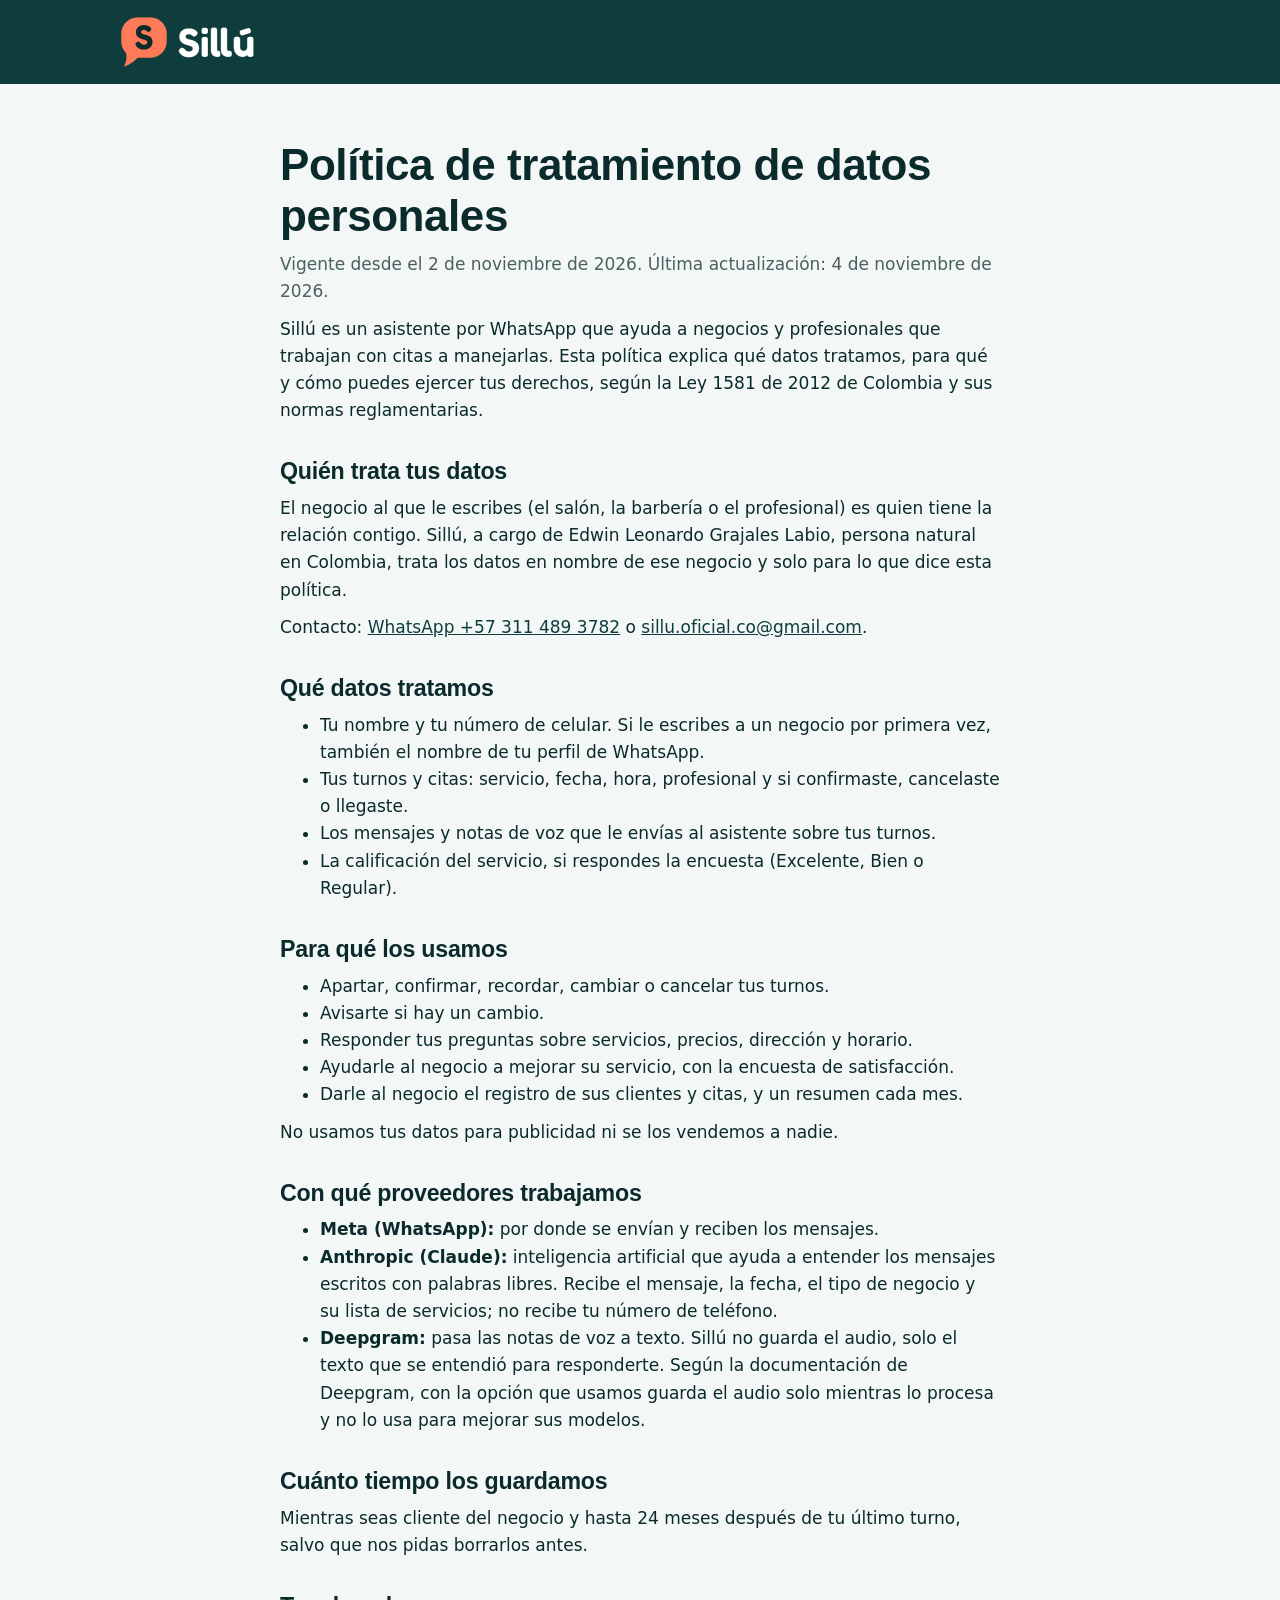
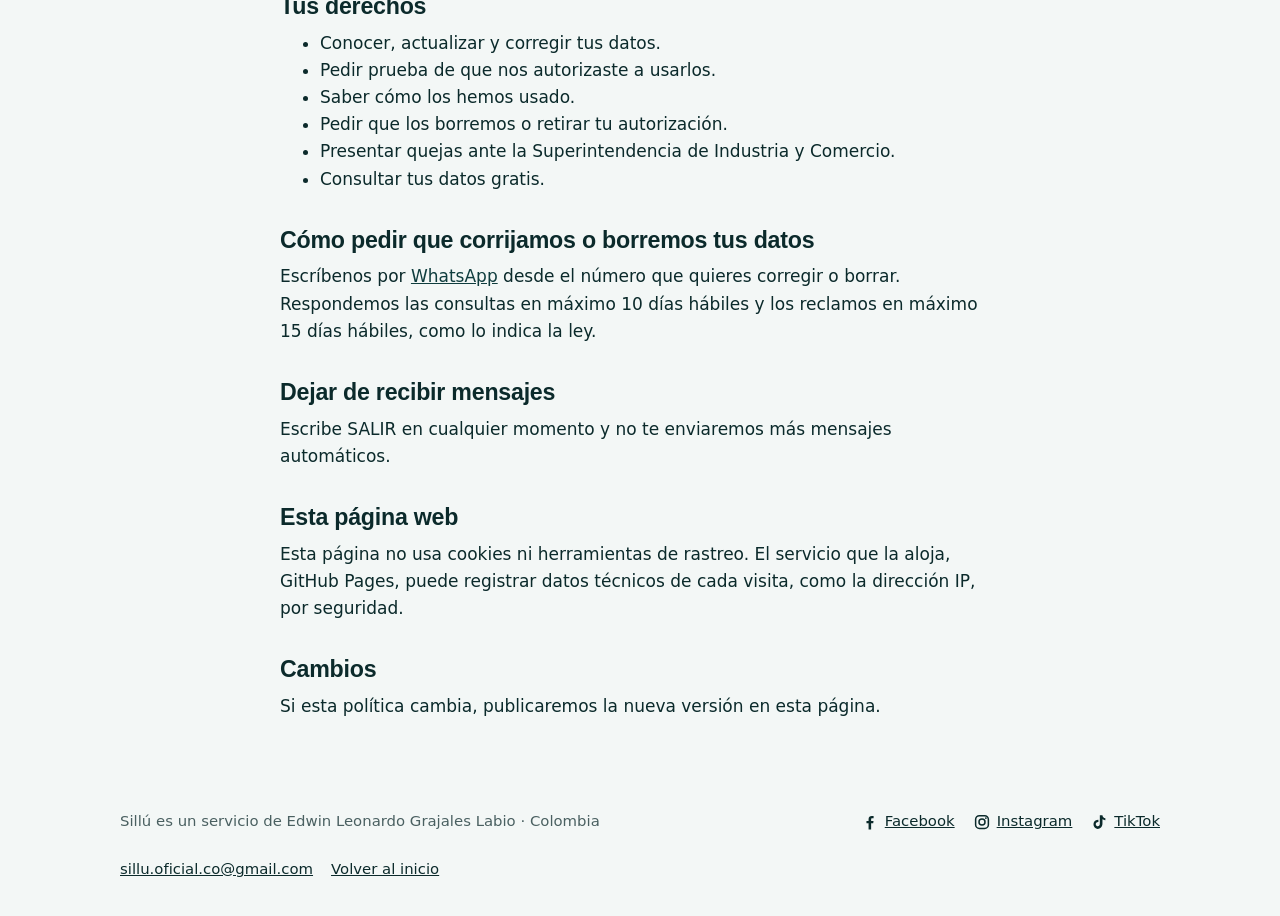
==== commit 6cda7eec: "Nombre legal de quien presta el servicio en el pie y en la política Co-Authored-By: Claude Opus 5.5 " ====
--- a/privacy.html
+++ b/privacy.html
@@ -24,7 +24,7 @@
       <p>Sillú es un asistente por WhatsApp que ayuda a negocios y profesionales que trabajan con citas a manejarlas. Esta política explica qué datos tratamos, para qué y cómo puedes ejercer tus derechos, según la Ley 1581 de 2012 de Colombia y sus normas reglamentarias.</p>
 
       <h2>Quién trata tus datos</h2>
-      <p>El negocio al que le escribes (el salón, la barbería o el profesional) es quien tiene la relación contigo. Sillú, a cargo de Edwin Grajales, en Colombia, trata los datos en nombre de ese negocio y solo para lo que dice esta política.</p>
+      <p>El negocio al que le escribes (el salón, la barbería o el profesional) es quien tiene la relación contigo. Sillú, a cargo de Edwin Leonardo Grajales Labio, persona natural en Colombia, trata los datos en nombre de ese negocio y solo para lo que dice esta política.</p>
       <p>Contacto: <a href="https://wa.me/573114893782">WhatsApp +57 311 489 3782</a> o <a href="mailto:sillu.oficial.co@gmail.com">sillu.oficial.co@gmail.com</a>.</p>
 
       <h2>Qué datos tratamos</h2>
@@ -81,7 +81,7 @@
 
   <footer class="site-footer">
     <div class="wrap">
-      <span>Sillú · Colombia</span>
+      <span>Sillú es un servicio de Edwin Leonardo Grajales Labio · Colombia</span>
       <nav class="footer-social" aria-label="Redes sociales de Sillú">
         <a href="https://www.facebook.com/sillu.co" target="_blank" rel="noopener">
           <svg viewBox="0 0 24 24" aria-hidden="true"><path fill="currentColor" d="M13.5 22v-8.2h2.8l.4-3.2h-3.2V8.5c0-.9.3-1.6 1.6-1.6h1.7V4.1c-.3 0-1.3-.1-2.5-.1-2.5 0-4.2 1.5-4.2 4.3v2.3H7.3v3.2h2.8V22z"/></svg>
